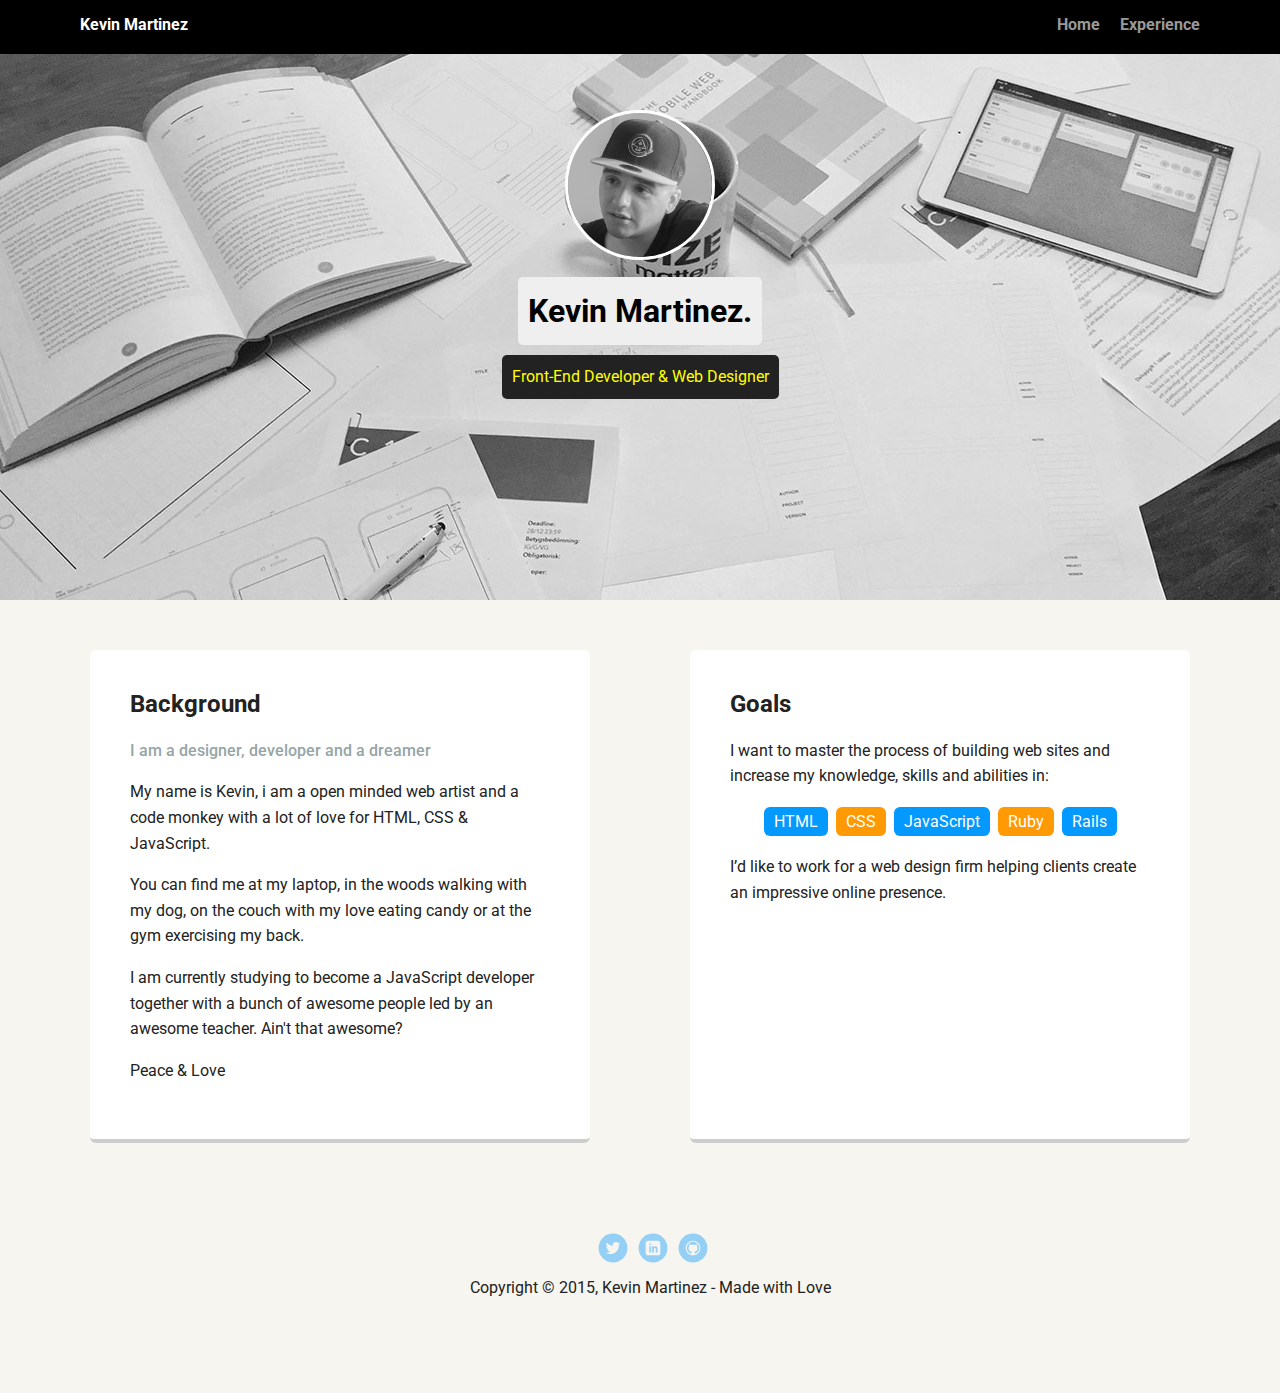
==== index.html @ e18f664f "initial commit" ====
<!doctype html>
<html lang="en">
<head>
  <meta charset="utf-8">
  <title>Kevin Martinez | Profile</title>
  <meta name="viewport" content="width=device-width, initial-scale=1.0">
  <link rel="stylesheet" href="styles.css">
  <link href="https://fonts.googleapis.com/css?family=Muli%7CRoboto:400,300,500,700,900" rel="stylesheet"></head>
  <body>

    <nav class="main-nav">
        <ul class="nav">
          <li class="name">Kevin Martinez</li>
          <li><a href="index.html">Home</a></li>
          <li><a href="experience.html">Experience</a></li>
        </ul>
    </nav>

    <header>
      <img src="images/kevin_profile.jpg" alt="Drawing of Jane Smith" class="profile-image">
      <h1 class="tag name">Kevin Martinez.</h1>
      <p class="tag location">Front-End Developer &amp; Web Designer</p>
    </header>

    <main class="flex">
      <div class="card">
        <h2>Background</h2>
        <p class="lead">I am a designer, developer and a dreamer</p>
        <p>
          My name is Kevin, i am a open minded web artist and a code monkey with a lot of love for HTML, CSS & JavaScript.
        </p>
        <p>
          You can find me at my laptop, in the woods walking with my dog, on the couch with my love eating candy or at the gym exercising my back.
        </p>
        <p>
          I am currently studying to become a JavaScript developer together with a bunch of awesome people led by an awesome teacher. Ain't that awesome?
        </p>
        <p>Peace &amp; Love</p>
      </div>

      <div class="card">
        <h2>Goals</h2>
        <p>I want to master the process of building web sites and increase my knowledge, skills and abilities in:</p>
        <ul class="skills">
          <li>HTML</li>
          <li>CSS</li>
          <li>JavaScript</li>
          <li>Ruby</li>
          <li>Rails</li>
        </ul>
        <p>I’d like to work for a web design firm helping clients create an impressive online presence.</p>
      </div>

    </main>
    <footer>
      <ul>
        <li><a href="https://twitter.com/kevinpixelkojan" class="social twitter">Twitter</a></li>
        <li><a href="https://se.linkedin.com/in/kevin-martinez-42a040114" class="social linkedin">LinkedIn</a></li>
        <li><a href="https://github.com/kevinmartinez" class="social github">Github</a></li>
      </ul>
      <p class="copyright">Copyright &copy; 2015, Kevin Martinez - Made with Love</p>
    </footer>
  </body>
  </html>
---- styles.css ----
/* Global Layout Set-up */
* {
  box-sizing: border-box;
}

body {
  margin: 0;
  padding: 0;
  text-align: center;
  font-family: 'Roboto', sans-serif;
  color: #222;
  background: #f7f5f0;
}
/* Link Styles */

a {
  text-decoration: none;
  color: #999;
}
a:hover {
  color: #6633ff;
}

/* Section Styles */

.main-nav {
  width: 100%;
  background: black;
  min-height: 30px;
  padding: 10px;
  position: fixed;
  text-align: center;
}
.nav {
  display: flex;
  justify-content: space-around;
  font-weight: 700;
  list-style-type: none;
  margin: 0 auto;
  padding: 0;
}

.nav .name {
    display: block;
    margin-right: auto;
    color: white;
}
.nav li {
  padding: 5px 10px 10px 10px;
}
.nav a {
  transition: all .5s;
}
.nav a:hover {
  color: white
}

header {
  text-align: center;
  background: url('images/work-table-kevin.jpg') no-repeat top fixed ;
  background-size: cover;
  overflow: hidden;
  padding-top: 60px;
}
header {
  line-height: 1.5;
}
header .profile-image {
  margin-top: 50px;
  width: 150px;
  height: 150px;
  border-radius: 50%;
  border: 3px solid white;
  transition: all .5s;
}
header .profile-image:hover {
  transform: scale(1.2) rotate(5deg);
}
.tag {
  background-color: #efefef;
  color: black;
  padding: 10px;
  border-radius: 5px;
  display: table;
  margin: 10px auto;
}
.location {
  background-color: #222;
  color: yellow;
}

/* Lead text */
.lead {
  color: #95a5a6;
  font-weight: 500;
}

.card {
  margin: 30px;
  padding: 20px 40px 40px;
  max-width: 500px;
  text-align: left;
  background: #fff;
  border-bottom: 4px solid #ccc;
  border-radius: 6px;
  transition: all .5s;
}
.card:hover {
  border-color: #ff99ff;
}

ul.skills {
  padding: 0;
  text-align: center;
}

.skills li {
  border-radius: 6px;
  display: inline-block;
  background: #ff9904;
  color: white;
  padding: 5px 10px;
  margin: 2px;
}

.skills li:nth-child(odd) {
  background: #0399ff;
}

footer {
  width: 100%;
  min-height: 30px;
  padding: 20px 0 40px 20px;
}

footer .copyright {
  top: -8px;
  font-size: .75em;
}

footer ul {
  list-style-type: none;
  margin: 0;
  padding: 0;
}

footer ul li {
  display: inline-block;
}

a.social {
  display: inline-block;
  text-indent: -9999px;
  margin-left: 5px;
  width: 30px;
  height: 30px;
  background-size: 30px 30px;
  opacity: .4;
  transition: all .5s;
}
a.twitter {
  background-image: url(images/twitter.svg);
}
a.linkedin {
  background-image: url(images/linkedin.svg);
}
a.github {
  background-image: url(images/github.svg);
}
a.social:hover {
  opacity: 1;
}
.clearfix {
  clear: both;
}

/* Styles for larger screens */
@media screen and (min-width: 720px) {

  .flex {
      display: -ms-flexbox;      /* TWEENER - IE 10 */
      display: flex;
      max-width: 1200px;
      -ms-flex-pack: distribute;
      justify-content: space-around;
      margin: 0 auto;
  }

  header {
    min-height: 600px;
  }

  .nav {
    max-width: 1200px;
    padding: 0 30px;
  }


  main {
    padding-top: 20px;
  }

  main p {
    line-height: 1.6em;
  }

  footer {
    font-size: 1.3em;
    max-width: 1200px;
    margin: 40px auto;
  }

}
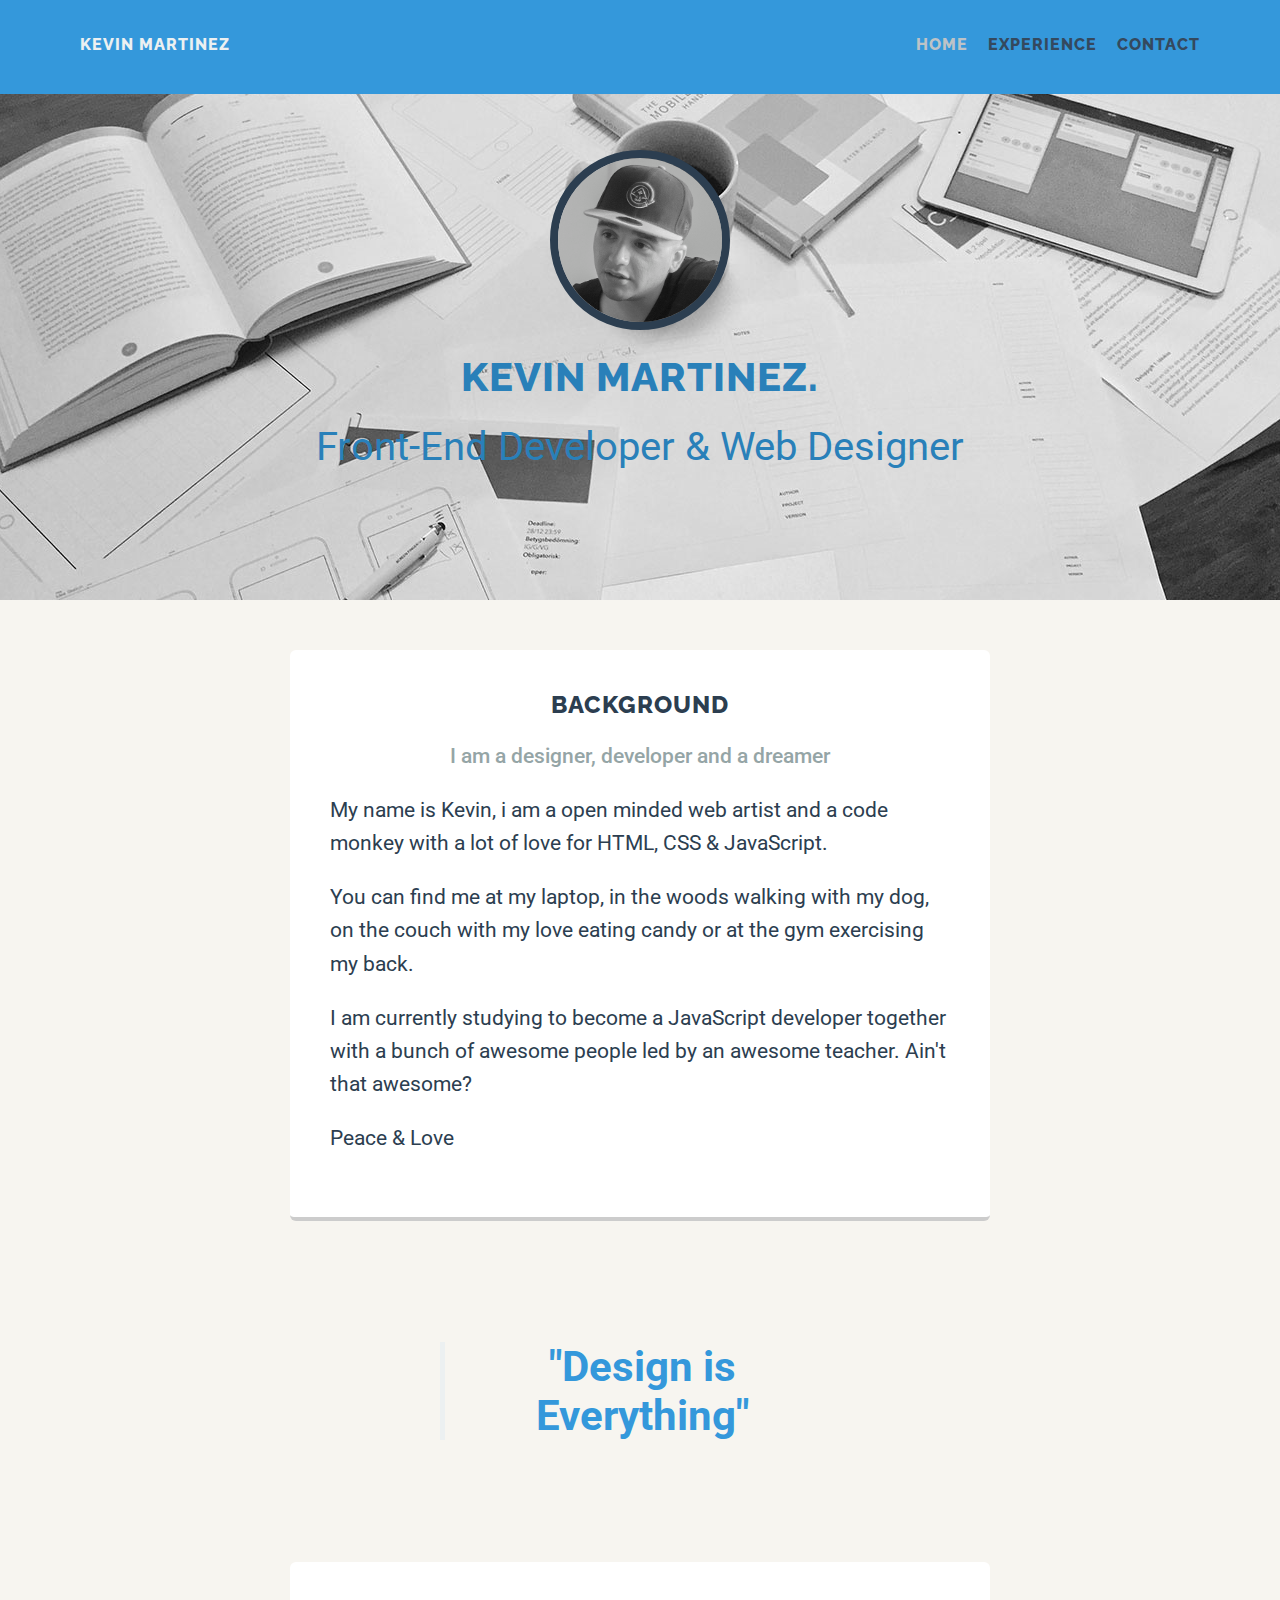
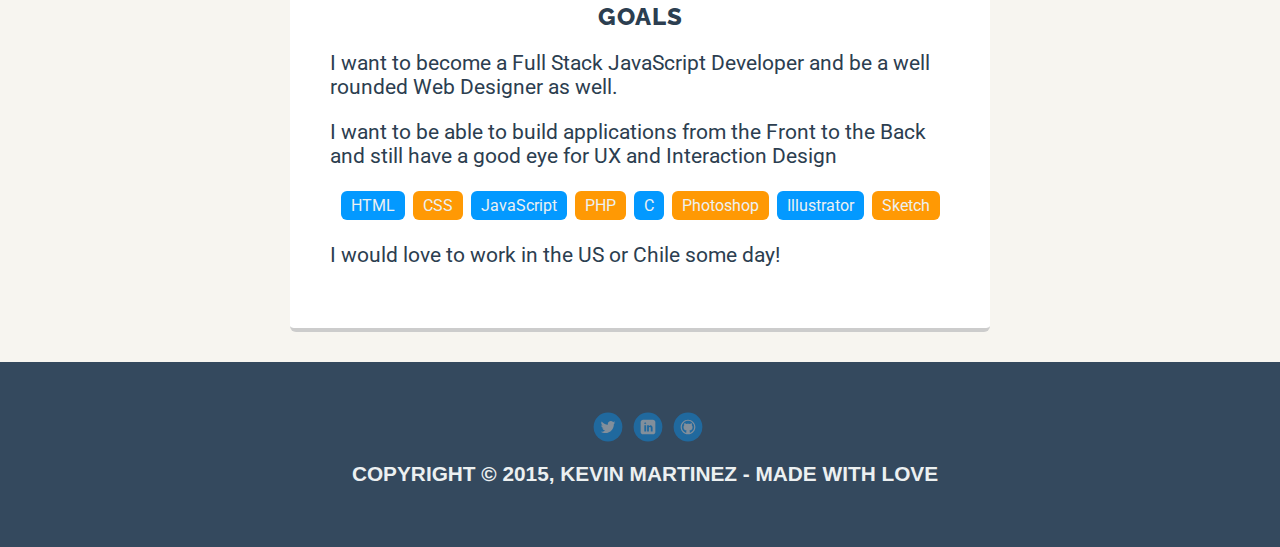
==== commit c2aba139: "add contact section, change mobile nav, made style changes, add new icons for contact and experience" ====
--- a/index.html
+++ b/index.html
@@ -4,22 +4,27 @@
   <meta charset="utf-8">
   <title>Kevin Martinez | Profile</title>
   <meta name="viewport" content="width=device-width, initial-scale=1.0">
-  <link rel="stylesheet" href="styles.css">
+  <!-- Normalize.css for browser consistency -->
+  <link rel="stylesheet" href="css/normalize.css">
+  <!-- Font links above styles.css for better cascade *thx to Nick Petit* -->
+  <link href="https://fonts.googleapis.com/css?family=Raleway:800,500" rel="stylesheet">
   <link href="https://fonts.googleapis.com/css?family=Muli%7CRoboto:400,300,500,700,900" rel="stylesheet"></head>
+  <link rel="stylesheet" href="css/styles.css">
   <body>
 
     <nav class="main-nav">
         <ul class="nav">
           <li class="name">Kevin Martinez</li>
-          <li><a href="index.html">Home</a></li>
+          <li class="active"><a href="index.html">Home</a></li>
           <li><a href="experience.html">Experience</a></li>
+          <li><a href="contact.html">Contact</a></li>
         </ul>
     </nav>
 
     <header>
-      <img src="images/kevin_profile.jpg" alt="Drawing of Jane Smith" class="profile-image">
+      <img src="images/kevin_profile.jpg" lt="An image of Kevin Martinez" class="profile-image">
       <h1 class="tag name">Kevin Martinez.</h1>
-      <p class="tag location">Front-End Developer &amp; Web Designer</p>
+      <p class="tag">Front-End Developer &amp; Web Designer</p>
     </header>
 
     <main class="flex">
@@ -37,21 +42,37 @@
         </p>
         <p>Peace &amp; Love</p>
       </div>
+    </main>
 
+    <section class="quote-section">
+      <blockquote class="cite">
+        <p>"Design is Everything"</p>
+      </blockquote>
+    </section>
+
+    <section class="flex">
       <div class="card">
         <h2>Goals</h2>
-        <p>I want to master the process of building web sites and increase my knowledge, skills and abilities in:</p>
+        <p>
+          I want to become a Full Stack JavaScript Developer and be a well rounded Web Designer as well.
+        </p>
+        <p>
+          I want to be able to build applications from the Front to the Back and still have a good eye for UX and Interaction Design
+        </p>
         <ul class="skills">
           <li>HTML</li>
           <li>CSS</li>
           <li>JavaScript</li>
-          <li>Ruby</li>
-          <li>Rails</li>
+          <li>PHP</li>
+          <li>C</li>
+          <li>Photoshop</li>
+          <li>Illustrator</li>
+          <li>Sketch</li>
         </ul>
-        <p>I’d like to work for a web design firm helping clients create an impressive online presence.</p>
+        <p>I would love to work in the US or Chile some day!</p>
       </div>
+    </section>
 
-    </main>
     <footer>
       <ul>
         <li><a href="https://twitter.com/kevinpixelkojan" class="social twitter">Twitter</a></li>
--- a/css/styles.css
+++ b/css/styles.css
@@ -0,0 +1,286 @@
+/* Global Layout Set-up */
+* {
+  box-sizing: border-box;
+}
+
+body {
+  margin: 0;
+  padding: 0;
+  text-align: center;
+  font-family: 'Roboto', sans-serif;
+  color: #2c3e50;
+  background: #f7f5f0;
+}
+
+/* Heading styles */
+h1,
+h2,
+h3,
+h4,
+.nav {
+  font-family: 'Raleway', sans-serif;
+  text-transform: uppercase;
+  letter-spacing: 1px;
+  font-weight: 800;
+}
+
+/* Link Styles */
+
+a {
+  text-decoration: none;
+  color: #34495e;
+}
+a:hover {
+  color: #2980b9;
+}
+
+/* Active class for current page */
+.active a {
+  color: #bdc3c7;
+}
+
+/* Section Styles */
+
+.main-nav {
+  width: 100%;
+  background: #3498db;
+  min-height: 80px;
+  padding: 10px;
+  position: fixed;
+  text-align: center;
+}
+.nav {
+  display: block;
+  justify-content: space-around;
+  list-style-type: none;
+  margin: 0 auto;
+  padding: 0;
+}
+
+.nav .name {
+    display: block;
+    margin-right: auto;
+    color: #ecf0f1;
+}
+.nav li {
+  padding: 5px 10px 10px 10px;
+}
+.nav a {
+  transition: all 0.8s;
+}
+.nav a:hover {
+  color: #ecf0f1;
+}
+
+header {
+  text-align: center;
+  background: url('../images/work-table-kevin.jpg') no-repeat top fixed ;
+  background-size: cover;
+  overflow: hidden;
+  padding-top: 100px;
+}
+header {
+  line-height: 1.5;
+}
+header .profile-image {
+  margin-top: 50px;
+  width: 180px;
+  height: 180px;
+  border-radius: 50%;
+  border: 8px solid #2c3e50;
+  transition: all .5s;
+}
+header .profile-image:hover {
+  transform: scale(1.2) rotate(5deg);
+  border: 8px solid #2980b9;
+}
+.tag {
+  color: #2980b9;
+  margin: 10px auto;
+  font-size: 1.2em;
+}
+
+/* Lead text */
+.lead {
+  color: #95a5a6;
+  font-weight: 500;
+  text-align: center;
+}
+
+.card {
+  margin: 30px;
+  padding: 20px 40px 40px;
+  max-width: 700px;
+  text-align: left;
+  background: #fff;
+  border-bottom: 4px solid #ccc;
+  border-radius: 6px;
+  transition: all .5s;
+}
+.card:hover {
+  border-color: #3498db;
+}
+
+.card h2 {
+  text-align: center;
+}
+
+ul.skills {
+  padding: 0;
+  text-align: center;
+}
+
+.skills li {
+  border-radius: 6px;
+  display: inline-block;
+  background: #ff9904;
+  color: #ecf0f1;
+  padding: 5px 10px;
+  margin: 2px;
+}
+
+.skills li:nth-child(odd) {
+  background: #0399ff;
+}
+
+/* Quote */
+
+.quote-section {
+  background: #2980b9;
+}
+
+.cite {
+  max-width: 200px;
+  margin: 0 auto;
+  padding: 15px 0;
+  color: #ecf0f1;
+}
+
+.cite p {
+  border-left: 5px solid #ecf0f1;
+}
+
+/* From the contact page */
+.contact a {
+  font-size: 2em;
+  color: #2980b9;
+}
+
+/* Footer */
+footer {
+  width: 100%;
+  min-height: 30px;
+  padding: 50px 0 40px 10px;
+  background: #34495e;
+}
+
+footer .copyright {
+  top: -8px;
+  font-size: 1em;
+  color: #ecf0f1;
+  font-family: 'Railway', sans-serif;
+  text-transform: uppercase;
+  font-weight: 800;
+}
+
+footer ul {
+  list-style-type: none;
+  margin: 0;
+  padding: 0;
+}
+
+footer ul li {
+  display: inline-block;
+}
+
+a.social {
+  display: inline-block;
+  text-indent: -9999px;
+  margin-left: 5px;
+  width: 30px;
+  height: 30px;
+  background-size: 30px 30px;
+  opacity: .4;
+  transition: all .5s;
+}
+/* Removed a selector since it was a bit overqualified for it's purpose */
+.twitter {
+  background-image: url(../images/twitter.svg);
+}
+.linkedin {
+  background-image: url(../images/linkedin.svg);
+}
+.github {
+  background-image: url(../images/github.svg);
+}
+.social:hover {
+  opacity: 1;
+}
+.clearfix {
+  clear: both;
+}
+
+/* Styles for larger screens */
+@media screen and (min-width: 720px) {
+
+  .flex {
+      display: -ms-flexbox;      /* TWEENER - IE 10 */
+      display: flex;
+      max-width: 1200px;
+      -ms-flex-pack: distribute;
+      justify-content: space-around;
+      margin: 0 auto;
+  }
+
+  .main-nav {
+    padding: 30px;
+  }
+
+  .nav {
+    display: flex;
+  }
+
+  p {
+    font-size: 1.3em;
+  }
+
+  header {
+    min-height: 600px;
+  }
+
+  .nav {
+    max-width: 1200px;
+    padding: 0 30px;
+  }
+
+  .tag {
+    font-size: 2.5em;
+  }
+
+  main {
+    padding-top: 20px;
+  }
+
+  main p {
+    line-height: 1.6em;
+  }
+
+  /* Quote */
+
+  .quote-section {
+    background: url(../images/work-table-kevin.jpg) no-repeat center fixed;
+  }
+
+  .cite {
+    max-width: 400px;
+    padding: 50px 0;
+    color: #3498db;
+    font-size: 2em;
+    font-weight: 700;
+  }
+
+  footer {
+    font-size: 1.3em;
+  }
+
+}
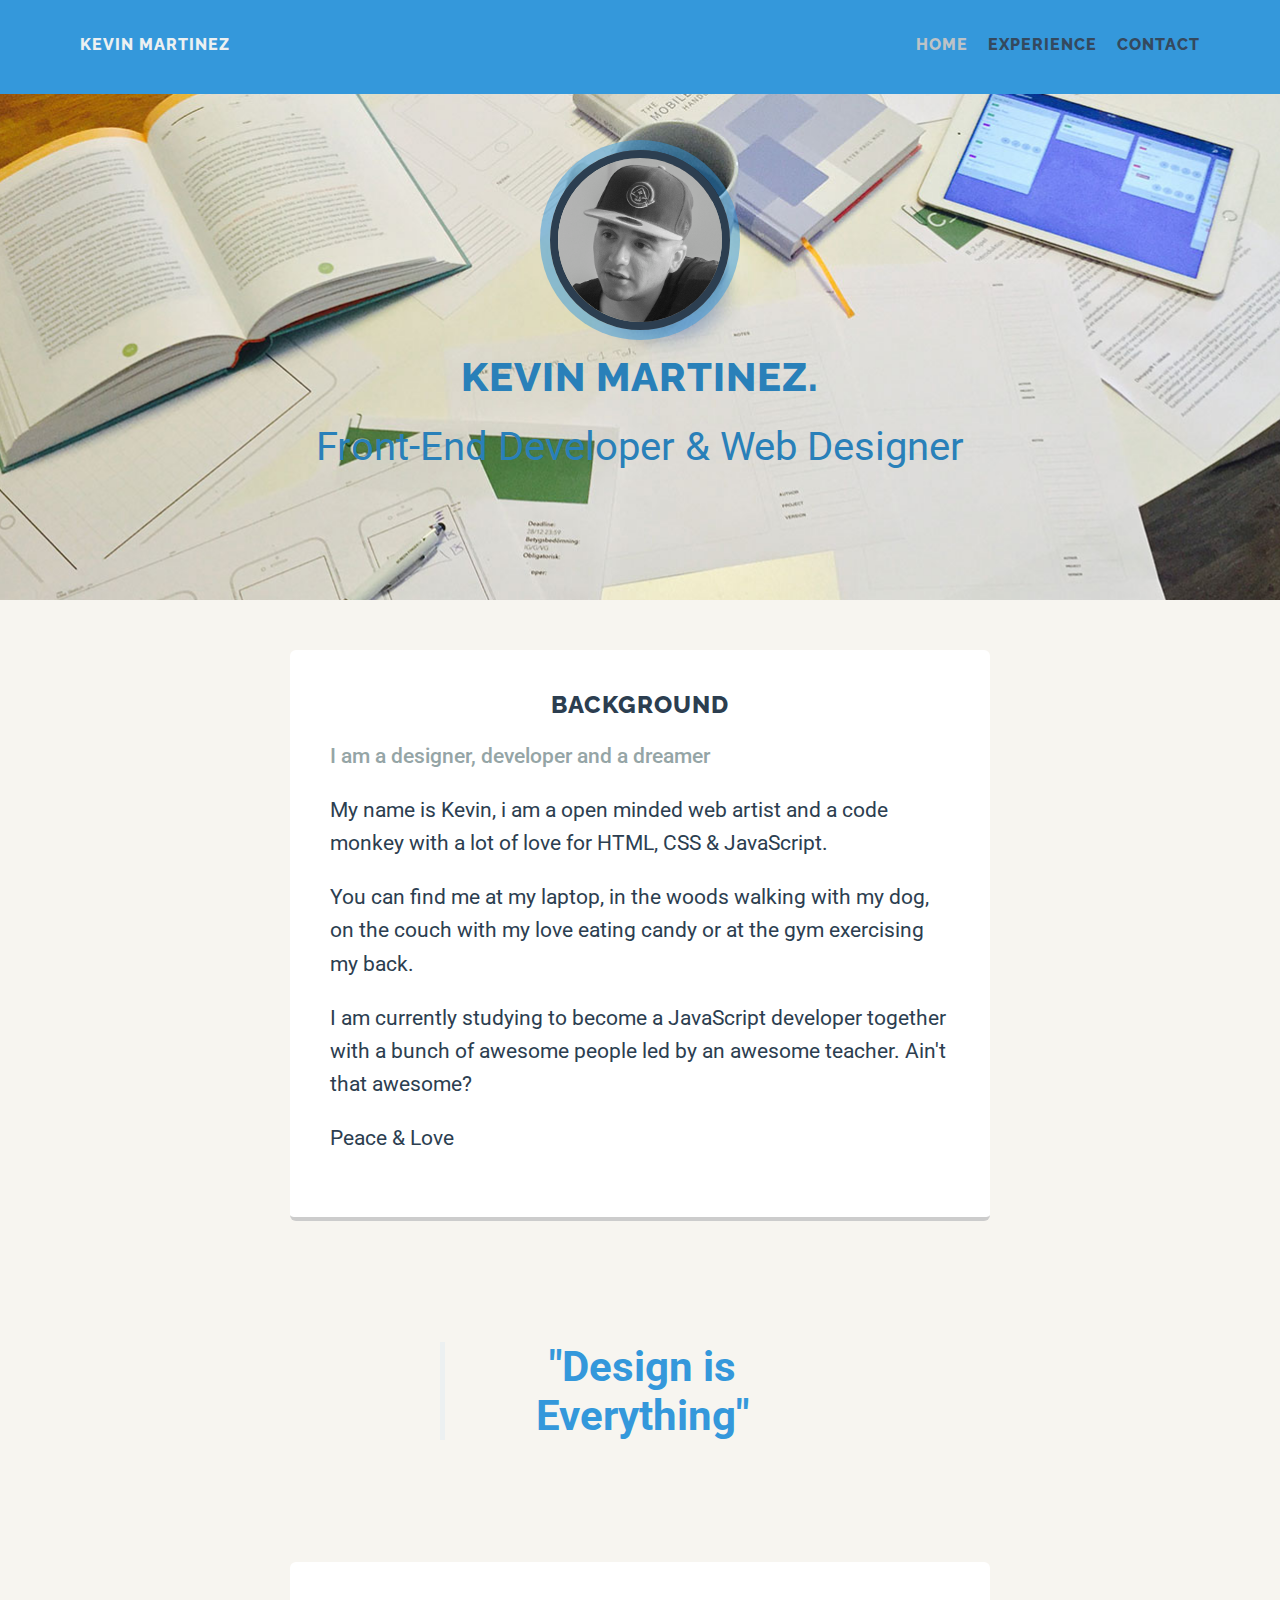
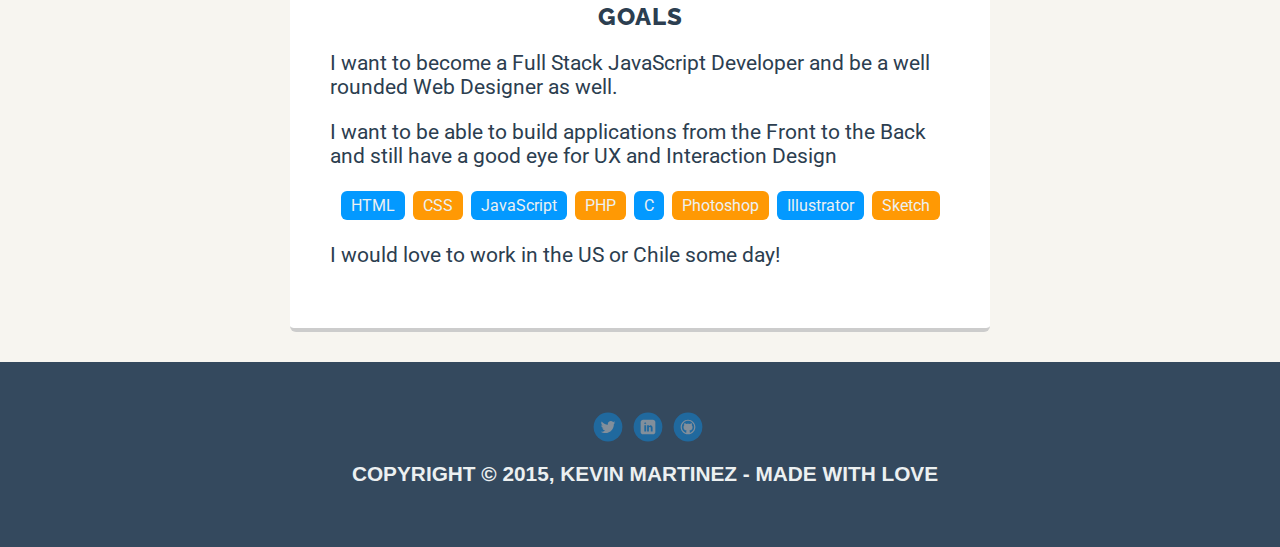
==== commit 42333a9f: "new quote background img, fix html, fix css" ====
--- a/index.html
+++ b/index.html
@@ -1,15 +1,16 @@
 <!doctype html>
 <html lang="en">
-<head>
-  <meta charset="utf-8">
-  <title>Kevin Martinez | Profile</title>
-  <meta name="viewport" content="width=device-width, initial-scale=1.0">
-  <!-- Normalize.css for browser consistency -->
-  <link rel="stylesheet" href="css/normalize.css">
-  <!-- Font links above styles.css for better cascade *thx to Nick Petit* -->
-  <link href="https://fonts.googleapis.com/css?family=Raleway:800,500" rel="stylesheet">
-  <link href="https://fonts.googleapis.com/css?family=Muli%7CRoboto:400,300,500,700,900" rel="stylesheet"></head>
-  <link rel="stylesheet" href="css/styles.css">
+  <head>
+    <meta charset="utf-8">
+    <title>Kevin Martinez | Profile</title>
+    <meta name="viewport" content="width=device-width, initial-scale=1.0">
+    <!-- Normalize.css for browser consistency -->
+    <link rel="stylesheet" href="css/normalize.css">
+    <!-- Font links above styles.css for better cascade *thx to Nick Petit* -->
+    <link href="https://fonts.googleapis.com/css?family=Raleway:800,500" rel="stylesheet">
+    <link href="https://fonts.googleapis.com/css?family=Muli%7CRoboto:700" rel="stylesheet">
+    <link rel="stylesheet" href="css/styles.css">
+  </head>
   <body>
 
     <nav class="main-nav">
@@ -22,17 +23,17 @@
     </nav>
 
     <header>
-      <img src="images/kevin_profile.jpg" lt="An image of Kevin Martinez" class="profile-image">
+      <img src="images/kevin_profile.jpg" alt="An image of Kevin Martinez" class="profile-image">
       <h1 class="tag name">Kevin Martinez.</h1>
-      <p class="tag">Front-End Developer &amp; Web Designer</p>
+      <p class="tag text-center">Front-End Developer &amp; Web Designer</p>
     </header>
 
     <main class="flex">
       <div class="card">
-        <h2>Background</h2>
+        <h2 class="text-center">Background</h2>
         <p class="lead">I am a designer, developer and a dreamer</p>
         <p>
-          My name is Kevin, i am a open minded web artist and a code monkey with a lot of love for HTML, CSS & JavaScript.
+          My name is Kevin, i am a open minded web artist and a code monkey with a lot of love for HTML, CSS &amp; JavaScript.
         </p>
         <p>
           You can find me at my laptop, in the woods walking with my dog, on the couch with my love eating candy or at the gym exercising my back.
@@ -52,7 +53,7 @@
 
     <section class="flex">
       <div class="card">
-        <h2>Goals</h2>
+        <h2 class="text-center">Goals</h2>
         <p>
           I want to become a Full Stack JavaScript Developer and be a well rounded Web Designer as well.
         </p>
@@ -82,4 +83,4 @@
       <p class="copyright">Copyright &copy; 2015, Kevin Martinez - Made with Love</p>
     </footer>
   </body>
-  </html>
+</html>
--- a/css/styles.css
+++ b/css/styles.css
@@ -24,12 +24,18 @@
   font-weight: 800;
 }
 
+/* Generic text center class to avoid CSS repeat */
+.text-center {
+  text-align: center;
+}
+
 /* Link Styles */
 
 a {
   text-decoration: none;
   color: #34495e;
 }
+
 a:hover {
   color: #2980b9;
 }
@@ -49,6 +55,7 @@
   position: fixed;
   text-align: center;
 }
+
 .nav {
   display: block;
   justify-content: space-around;
@@ -62,12 +69,15 @@
     margin-right: auto;
     color: #ecf0f1;
 }
+
 .nav li {
   padding: 5px 10px 10px 10px;
 }
+
 .nav a {
   transition: all 0.8s;
 }
+
 .nav a:hover {
   color: #ecf0f1;
 }
@@ -79,9 +89,11 @@
   overflow: hidden;
   padding-top: 100px;
 }
+
 header {
   line-height: 1.5;
 }
+
 header .profile-image {
   margin-top: 50px;
   width: 180px;
@@ -89,11 +101,20 @@
   border-radius: 50%;
   border: 8px solid #2c3e50;
   transition: all .5s;
-}
+  box-shadow: 0 0 0 10px rgba(52, 152, 219, 0.5);
+}
+
+.profile-image::after {
+  content: "HELO";
+  color: red;
+}
+
 header .profile-image:hover {
   transform: scale(1.2) rotate(5deg);
   border: 8px solid #2980b9;
-}
+  box-shadow: 0 0 0 10px rgba(41, 128, 185, 0.2);
+}
+
 .tag {
   color: #2980b9;
   margin: 10px auto;
@@ -104,7 +125,6 @@
 .lead {
   color: #95a5a6;
   font-weight: 500;
-  text-align: center;
 }
 
 .card {
@@ -117,12 +137,9 @@
   border-radius: 6px;
   transition: all .5s;
 }
+
 .card:hover {
   border-color: #3498db;
-}
-
-.card h2 {
-  text-align: center;
 }
 
 ul.skills {
@@ -203,19 +220,24 @@
   opacity: .4;
   transition: all .5s;
 }
+
 /* Removed a selector since it was a bit overqualified for it's purpose */
 .twitter {
   background-image: url(../images/twitter.svg);
 }
+
 .linkedin {
   background-image: url(../images/linkedin.svg);
 }
+
 .github {
   background-image: url(../images/github.svg);
 }
+
 .social:hover {
   opacity: 1;
 }
+
 .clearfix {
   clear: both;
 }
@@ -224,12 +246,12 @@
 @media screen and (min-width: 720px) {
 
   .flex {
-      display: -ms-flexbox;      /* TWEENER - IE 10 */
-      display: flex;
-      max-width: 1200px;
-      -ms-flex-pack: distribute;
-      justify-content: space-around;
-      margin: 0 auto;
+    display: -ms-flexbox;      /* TWEENER - IE 10 */
+    display: flex;
+    max-width: 1200px;
+    -ms-flex-pack: distribute;
+    justify-content: space-around;
+    margin: 0 auto;
   }
 
   .main-nav {
@@ -266,9 +288,9 @@
   }
 
   /* Quote */
-
   .quote-section {
-    background: url(../images/work-table-kevin.jpg) no-repeat center fixed;
+    background: url(../images/quote-background.jpg) no-repeat center fixed;
+    background-size: cover;
   }
 
   .cite {
